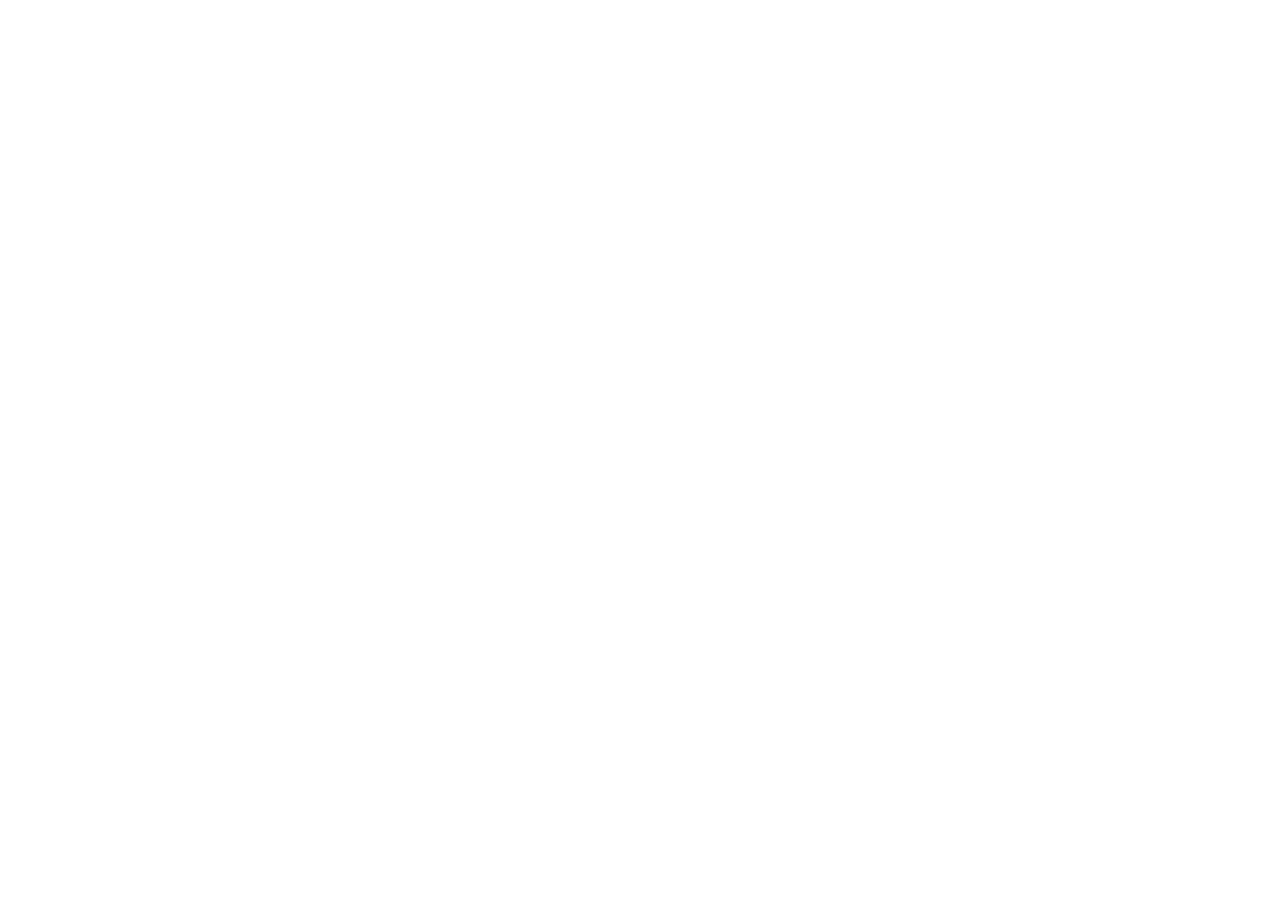
==== index.html @ 9e4b1911 "Add files via upload" ====
<!DOCTYPE html>
<html>
<head>
<meta charset="UTF-8">
<title>열려라</title>
<script type="text/javascript">
window.onload = function(){
// 	window.redirect = "http://localhost:8099/zhomepage/MainPage.html";
	location.href="http://localhost:8099/zhomepage/MainPage.html";
}
</script> 
</head>
<body>

</body>
</html>
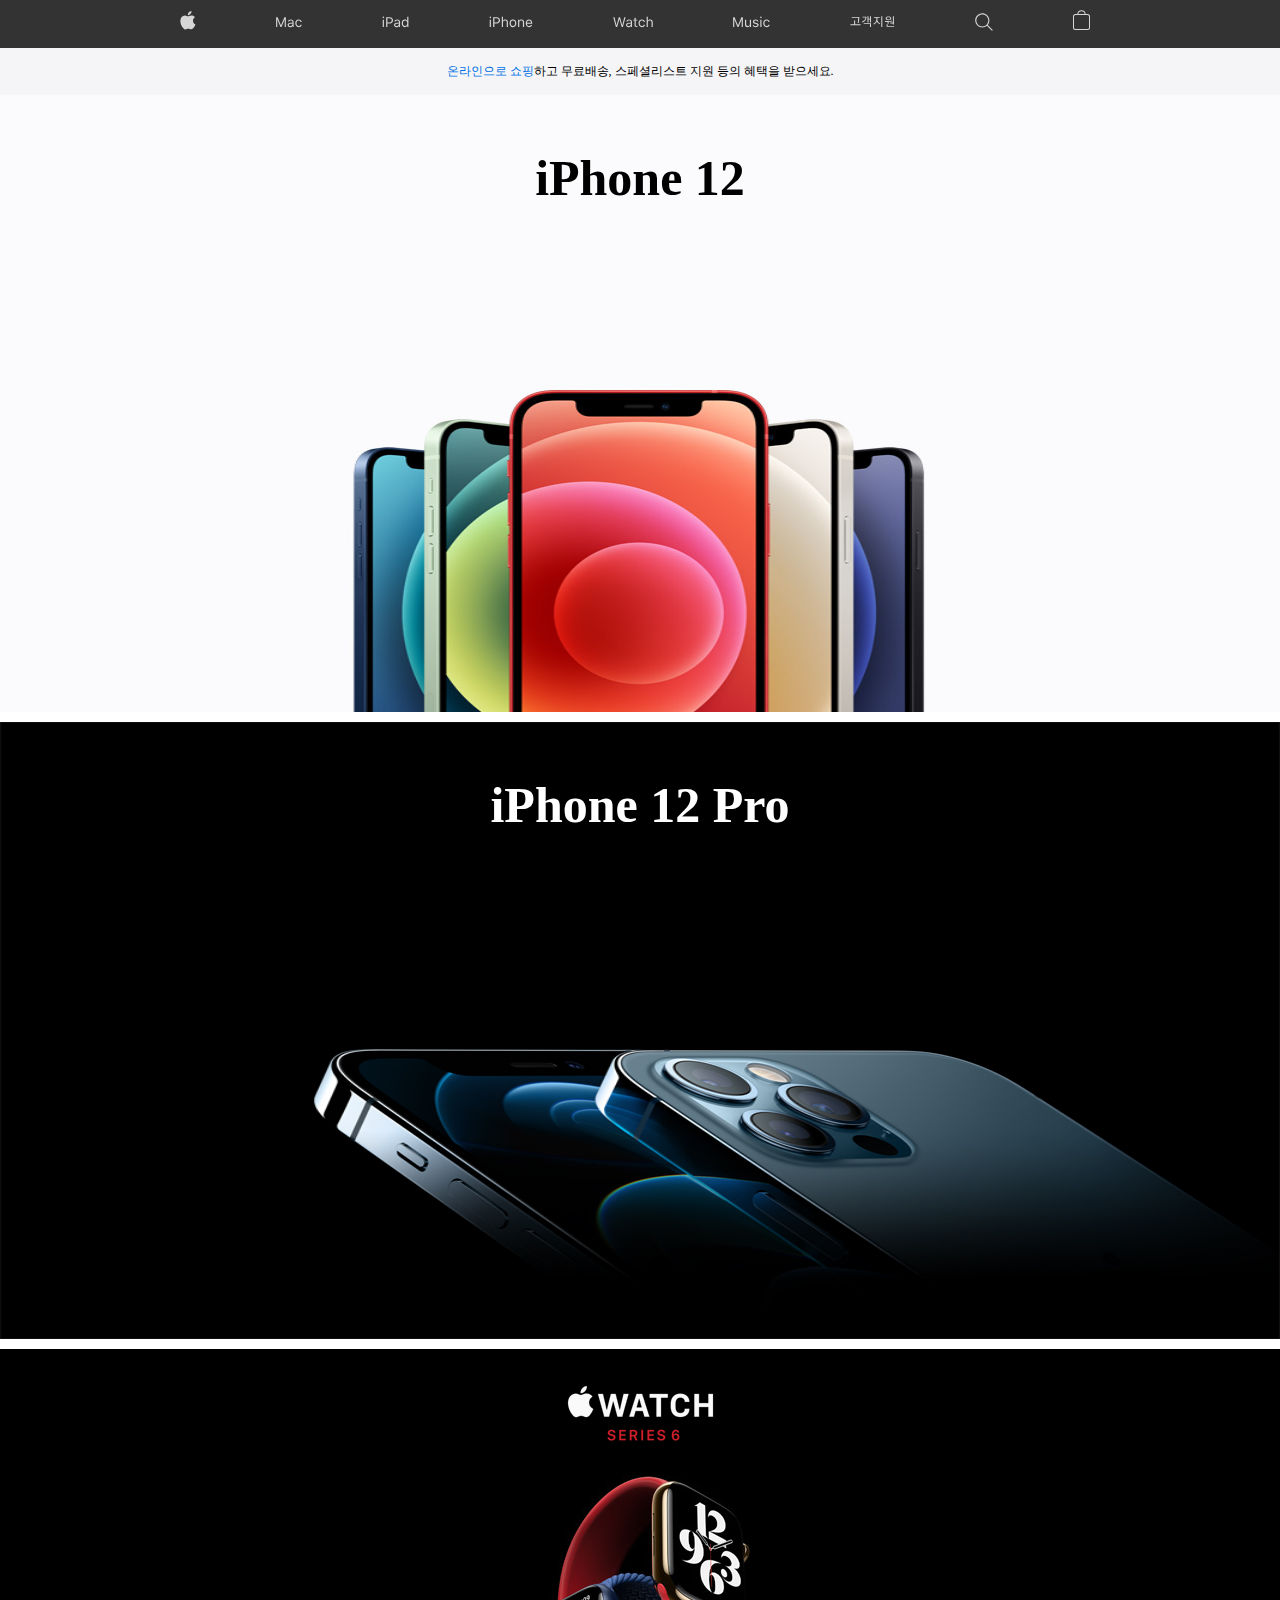
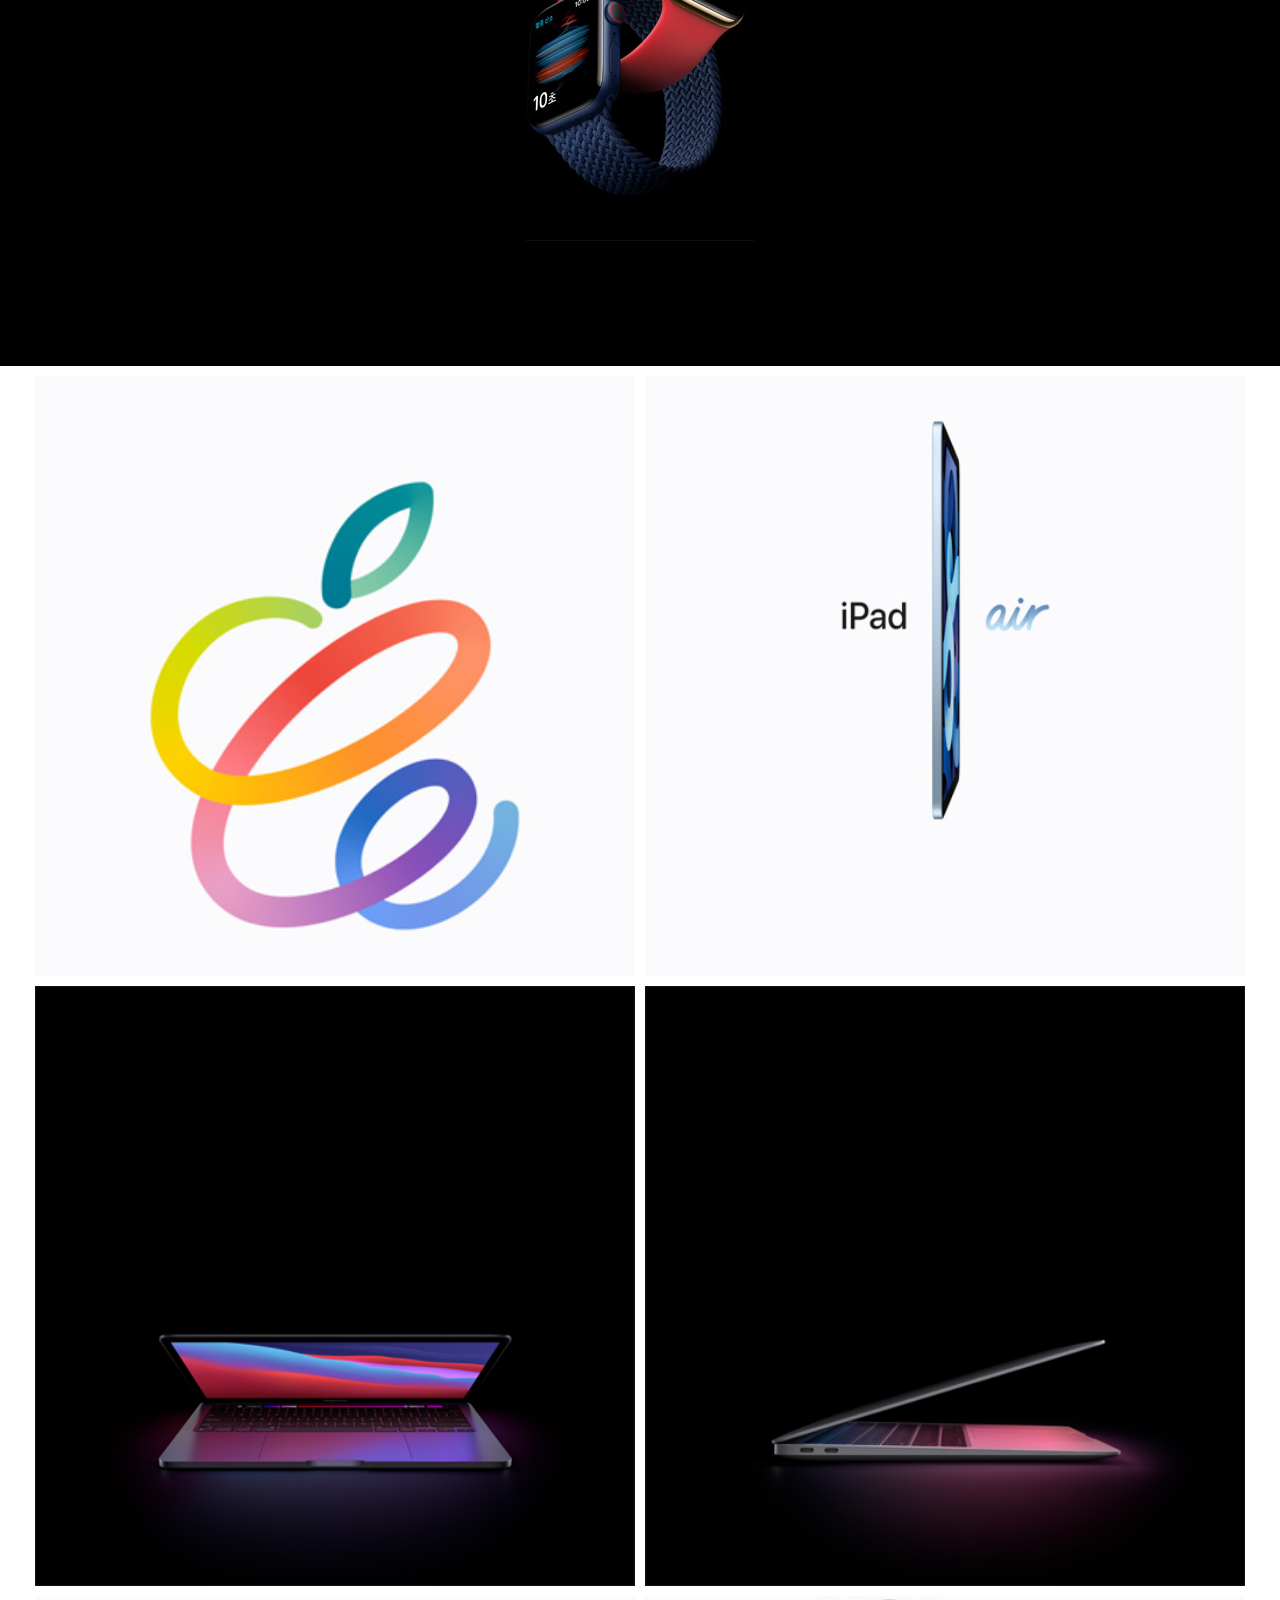
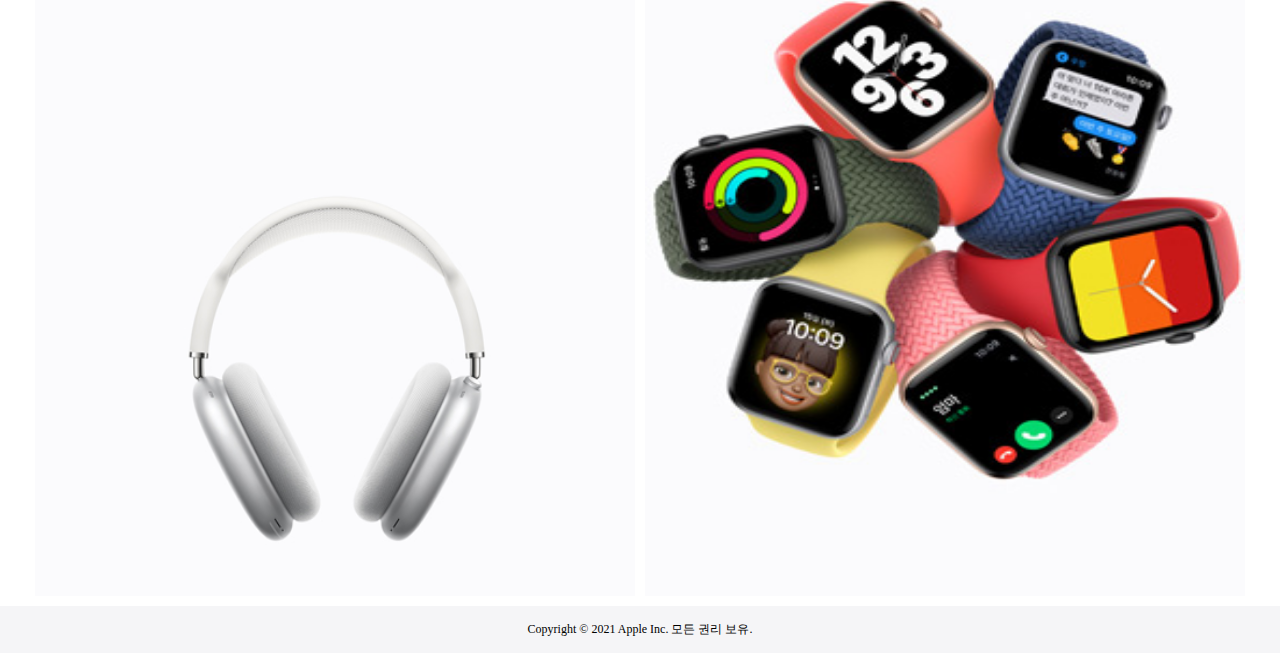
==== commit 755c1585: "Update index.html" ====
--- a/index.html
+++ b/index.html
@@ -5,12 +5,11 @@
 <title>열려라</title>
 <script type="text/javascript">
 window.onload = function(){
-// 	window.redirect = "http://localhost:8099/zhomepage/MainPage.html";
-	location.href="http://localhost:8099/zhomepage/MainPage.html";
+	location.href="./MainPage.html";
 }
 </script> 
 </head>
 <body>
 
 </body>
-</html>+</html>
